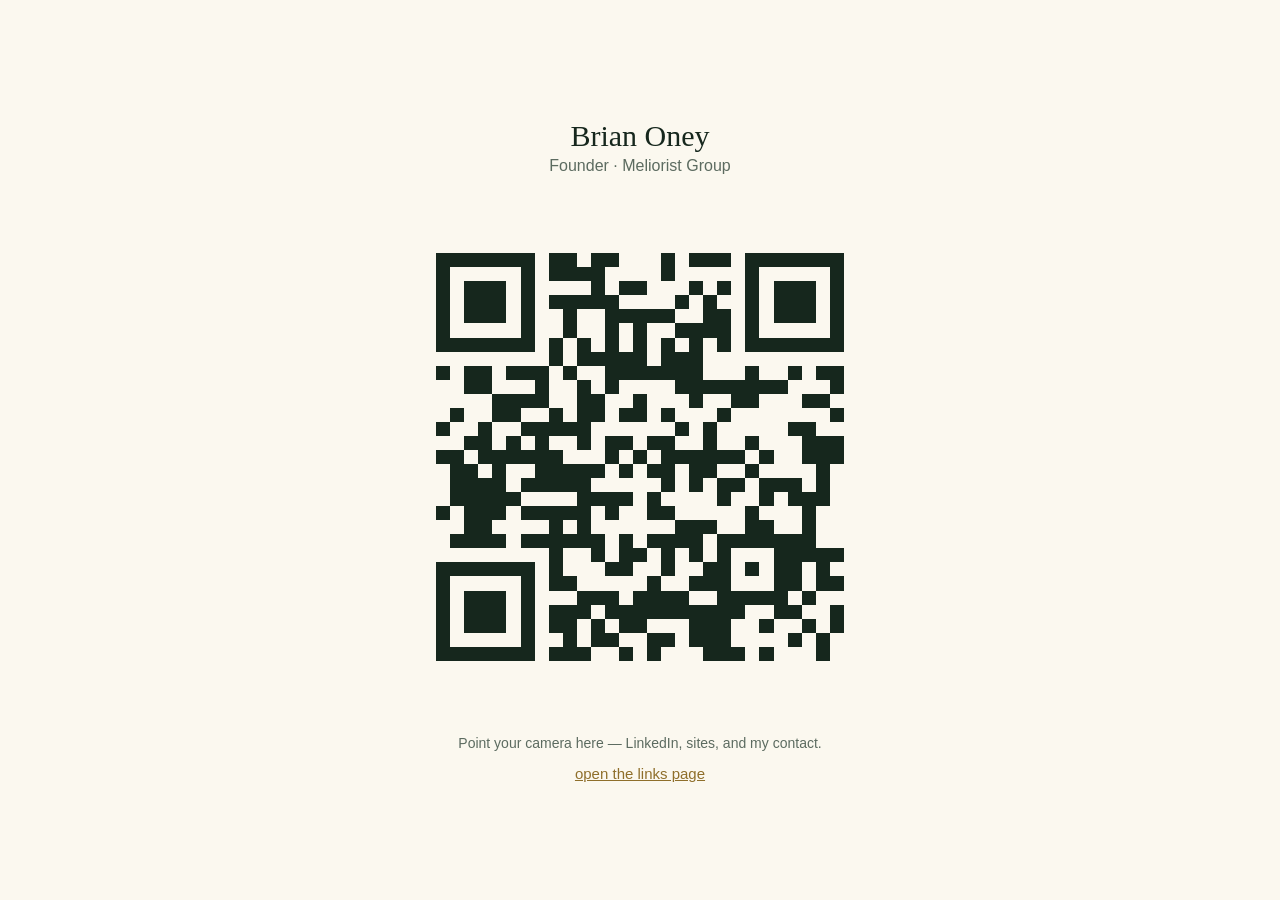
==== connect-with-me/qr/index.html @ e214b053 "Connect-with-me page and phone QR code for in-person events Links page at /connect-with-me (LinkedIn" ====
<!doctype html>
<html lang="en">
<head>
<meta charset="utf-8" />
<meta name="viewport" content="width=device-width, initial-scale=1, viewport-fit=cover" />
<title>Brian QR</title>
<meta name="theme-color" content="#fbf8ef" />
<meta name="apple-mobile-web-app-capable" content="yes" />
<meta name="mobile-web-app-capable" content="yes" />
<meta name="apple-mobile-web-app-title" content="Brian QR" />
<meta name="apple-mobile-web-app-status-bar-style" content="default" />
<link rel="apple-touch-icon" href="/connect-with-me/icon-180.png" />
<link rel="icon" href="/connect-with-me/icon-180.png" />
<link rel="manifest" href="/connect-with-me/manifest.webmanifest" />
<style>
  html,body{margin:0;height:100%;background:#fbf8ef;color:#16271d;font-family:Georgia,serif}
  main{min-height:100%;display:flex;flex-direction:column;align-items:center;justify-content:center;padding:24px 16px;box-sizing:border-box;text-align:center}
  h1{font-weight:500;font-size:30px;margin:0 0 4px}
  p{margin:0;font-family:-apple-system,Helvetica,Arial,sans-serif;color:#5c6b60;font-size:16px}
  img{width:min(88vw,62vh,520px);height:auto;margin:22px 0 18px;image-rendering:pixelated}
  .hint{font-size:14px}
  a{color:#8f6f2b;font-family:-apple-system,Helvetica,Arial,sans-serif;font-size:15px;margin-top:14px}
</style>
</head>
<body>
<main>
  <h1>Brian Oney</h1>
  <p>Founder · Meliorist Group</p>
  <img src="/connect-with-me/qr.png" alt="QR code for brianoney.com/connect-with-me" />
  <p class="hint">Point your camera here — LinkedIn, sites, and my contact.</p>
  <a href="/connect-with-me/">open the links page</a>
</main>
</body>
</html>
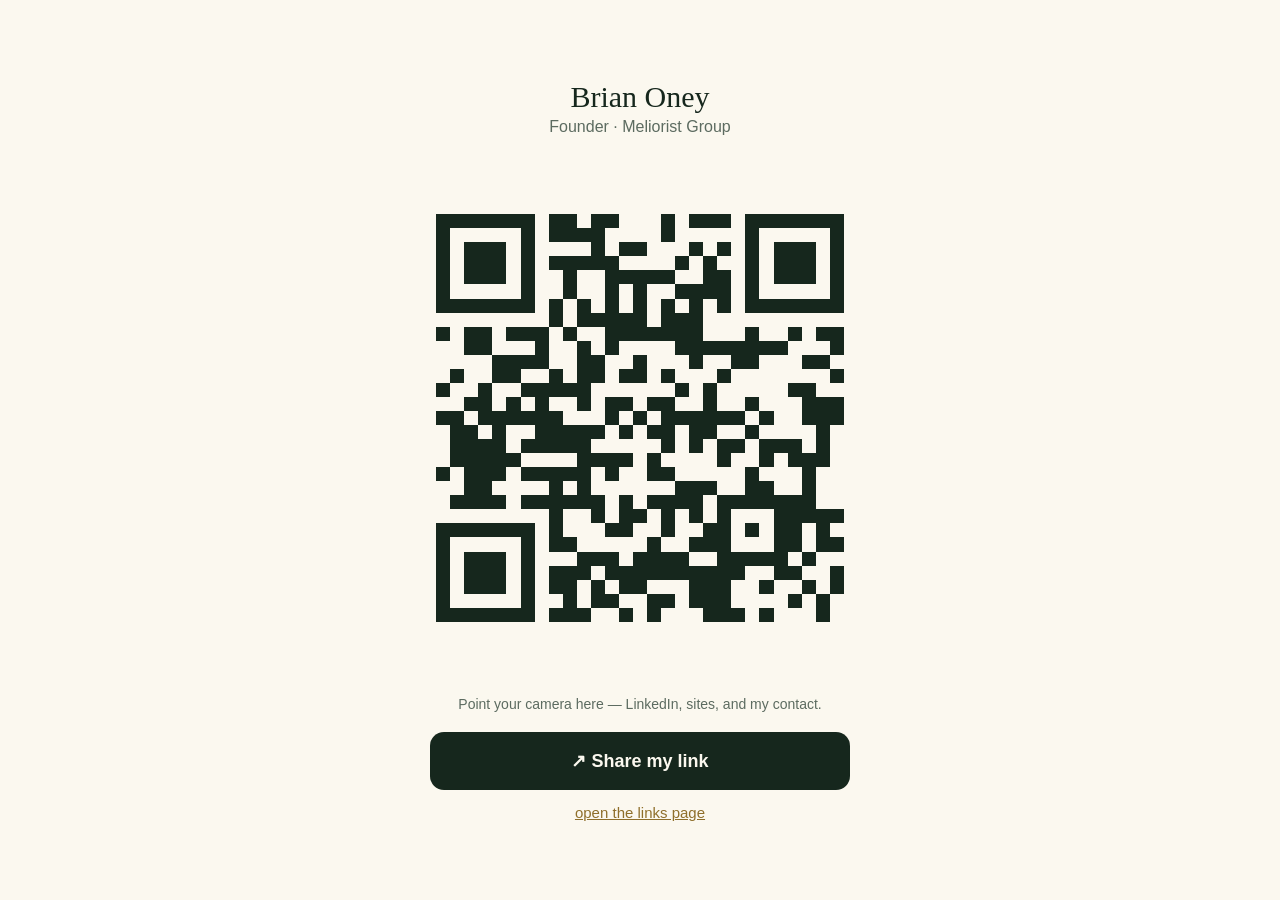
==== commit eaa72be3: "Connect-with-me QR page: Share my link button Co-Authored-By: Claude Opus 5.5 <noreply@anthropic.com" ====
--- a/connect-with-me/qr/index.html
+++ b/connect-with-me/qr/index.html
@@ -20,6 +20,9 @@
   img{width:min(88vw,62vh,520px);height:auto;margin:22px 0 18px;image-rendering:pixelated}
   .hint{font-size:14px}
   a{color:#8f6f2b;font-family:-apple-system,Helvetica,Arial,sans-serif;font-size:15px;margin-top:14px}
+  .share{margin-top:20px;min-height:58px;width:min(88vw,420px);border:none;border-radius:14px;cursor:pointer;
+    background:#16271d;color:#fbf8ef;font-family:-apple-system,Helvetica,Arial,sans-serif;font-size:18px;font-weight:600}
+  .share:active{transform:scale(.985)}
 </style>
 </head>
 <body>
@@ -28,7 +31,18 @@
   <p>Founder · Meliorist Group</p>
   <img src="/connect-with-me/qr.png" alt="QR code for brianoney.com/connect-with-me" />
   <p class="hint">Point your camera here — LinkedIn, sites, and my contact.</p>
+  <button class="share" id="shareBtn" type="button">↗ Share my link</button>
   <a href="/connect-with-me/">open the links page</a>
 </main>
+<script>
+document.getElementById("shareBtn").addEventListener("click", function(){
+  var url = "https://brianoney.com/connect-with-me";
+  var data = {title:"Brian Oney", text:"Great to meet you — here's how to reach me:", url:url};
+  var btn = this;
+  if (navigator.share) { navigator.share(data).catch(function(){}); return; }
+  if (navigator.clipboard) { navigator.clipboard.writeText(url).then(function(){ btn.textContent = "Link copied"; }); return; }
+  window.location.href = "sms:?body=" + encodeURIComponent(data.text + " " + url);
+});
+</script>
 </body>
 </html>
